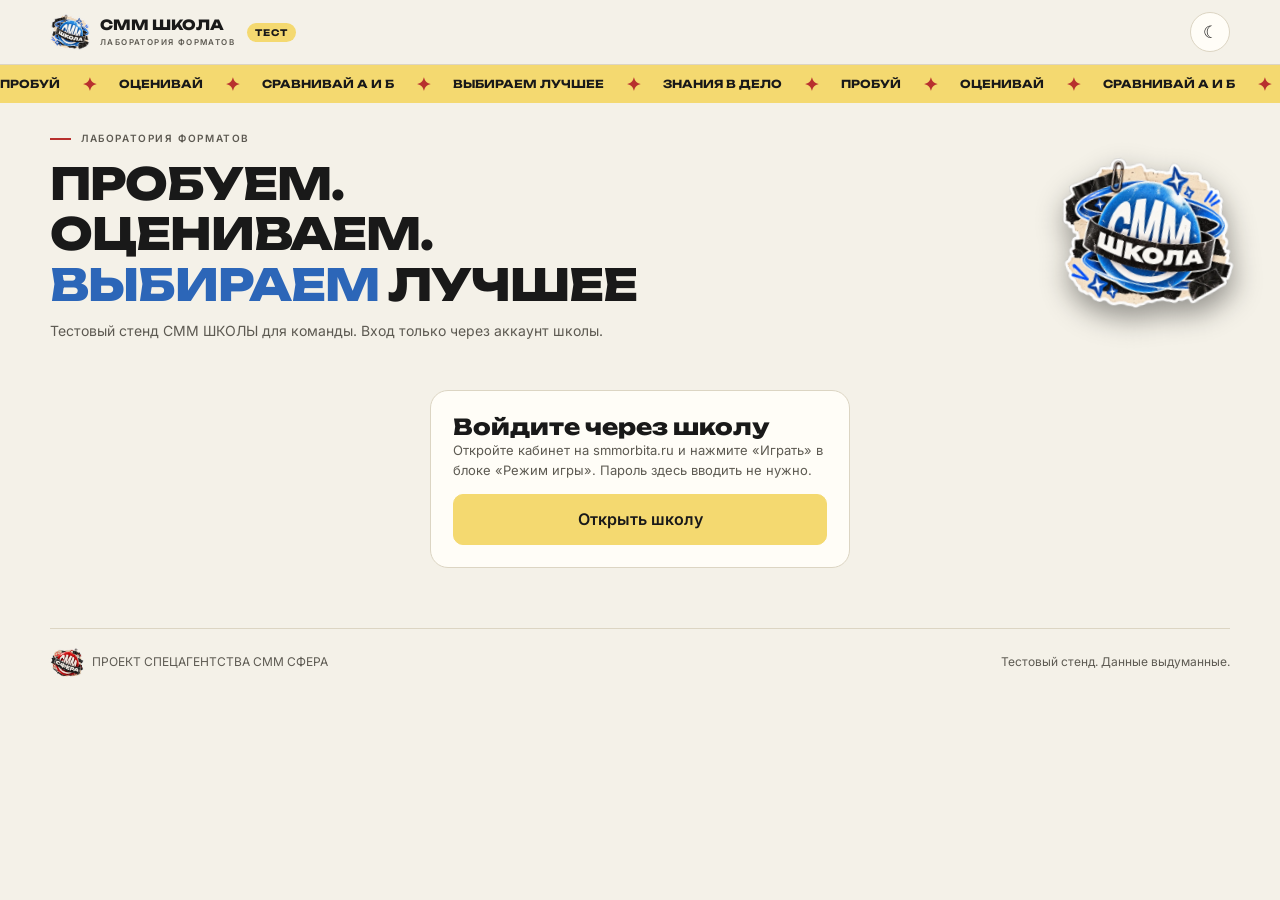
==== index.html @ e8379d63 "Лиги: подписи «Оперативник»/«Спецагент» не обрезаются под значком (перенос по слогу на узких телефон" ====
<!doctype html>
<html lang="ru">
<head>
<meta charset="UTF-8"><meta name="viewport" content="width=device-width,initial-scale=1,viewport-fit=cover">
<meta name="robots" content="noindex,nofollow">
<meta name="theme-color" content="#141414">
<title>Лаборатория форматов · СММ ШКОЛА</title>
<link rel="icon" href="./assets/stickers/school.webp"><link rel="apple-touch-icon" href="./assets/apple-touch-icon.png">
<script src="./js/theme-init.js?v=20261122j"></script>
<link rel="stylesheet" href="./assets/fonts.css"><link rel="stylesheet" href="./css/app.css?v=20261122j">
</head>
<body>
<header class="header"><div class="wrap header-inner">
  <a class="brand" href="#/"><img src="./assets/stickers/school.webp" alt=""><span>СММ ШКОЛА<small>ЛАБОРАТОРИЯ ФОРМАТОВ</small></span></a>
  <span class="lab-badge">ТЕСТ</span>
  <div class="header-actions" id="header-actions"><button class="icon-btn" id="theme-toggle" type="button" aria-label="Сменить тему">☀</button></div>
</div></header>
<div class="tape" aria-hidden="true"><div class="tape-track"><div class="tape-group"><span>ПРОБУЙ</span><b>✦</b><span>ОЦЕНИВАЙ</span><b>✦</b><span>СРАВНИВАЙ А И Б</span><b>✦</b><span>ВЫБИРАЕМ ЛУЧШЕЕ</span><b>✦</b><span>ЗНАНИЯ В ДЕЛО</span><b>✦</b></div><div class="tape-group"><span>ПРОБУЙ</span><b>✦</b><span>ОЦЕНИВАЙ</span><b>✦</b><span>СРАВНИВАЙ А И Б</span><b>✦</b><span>ВЫБИРАЕМ ЛУЧШЕЕ</span><b>✦</b><span>ЗНАНИЯ В ДЕЛО</span><b>✦</b></div></div></div>
<main id="app"></main>
<footer class="wrap footer"><span><img src="./assets/stickers/sfera.webp" alt="">ПРОЕКТ СПЕЦАГЕНТСТВА СММ СФЕРА</span><span>Тестовый стенд. Данные выдуманные.</span></footer>
<script type="module" src="./js/app.js?v=20261122j"></script>
</body></html>
---- assets/fonts.css ----
@font-face {
  font-family: 'Inter';
  font-style: normal;
  font-weight: 400;
  font-display: swap;
  src: url(./font-1.ttf) format('truetype');
}
@font-face {
  font-family: 'Inter';
  font-style: normal;
  font-weight: 500;
  font-display: swap;
  src: url(./font-2.ttf) format('truetype');
}
@font-face {
  font-family: 'Inter';
  font-style: normal;
  font-weight: 600;
  font-display: swap;
  src: url(./font-3.ttf) format('truetype');
}
@font-face {
  font-family: 'Inter';
  font-style: normal;
  font-weight: 700;
  font-display: swap;
  src: url(./font-4.ttf) format('truetype');
}
@font-face {
  font-family: 'Unbounded';
  font-style: normal;
  font-weight: 500;
  font-display: swap;
  src: url(./font-6.ttf) format('truetype');
}
@font-face {
  font-family: 'Unbounded';
  font-style: normal;
  font-weight: 600;
  font-display: swap;
  src: url(./font-7.ttf) format('truetype');
}
@font-face {
  font-family: 'Unbounded';
  font-style: normal;
  font-weight: 700;
  font-display: swap;
  src: url(./font-8.ttf) format('truetype');
}
@font-face {
  font-family: 'Unbounded';
  font-style: normal;
  font-weight: 800;
  font-display: swap;
  src: url(./font-9.ttf) format('truetype');
}
---- css/app.css ----
/* Tokens copied from smmorbita.ru (styles.css :root) + light theme */
:root{--bg:#141414;--panel:#1c1c1c;--panel2:#222;--line:#353535;--muted:#a5a5a3;--text:#f8f7f3;--paper:#f0ede5;--red:#d33c3a;--blue:#5395e9;--blue-strong:#335f95;--yellow:#f4d970;--on-yellow:#191919;--ok:#5fbf7a;--bad:#e06a67;--shadow:0 12px 28px #00000073;--heading:Unbounded,Arial,sans-serif;--body:Inter,Arial,sans-serif;color-scheme:dark}
[data-theme=light]{--bg:#f4f1e8;--panel:#fffdf7;--panel2:#f7f3e8;--line:#dcd5c3;--muted:#5d5a52;--text:#191919;--blue:#2c66b8;--blue-strong:#2c66b8;--red:#b8302e;--ok:#23854a;--bad:#b8302e;--shadow:0 10px 24px #4a40201f;color-scheme:light}
*{box-sizing:border-box}html{-webkit-text-size-adjust:100%}
body{margin:0;background:var(--bg);color:var(--text);font-family:var(--body);font-size:16px;line-height:1.55;min-height:100vh;padding:0 env(safe-area-inset-right) 0 env(safe-area-inset-left)}
button,input,textarea,select{font:inherit;color:inherit}button{cursor:pointer}a{color:inherit}
h1,h2,h3,h4,p{margin:0}
:focus-visible{outline:3px solid var(--blue);outline-offset:3px}
.wrap{width:min(1180px,calc(100% - 32px));margin-inline:auto}
.sr-only{position:absolute;width:1px;height:1px;overflow:hidden;clip:rect(0 0 0 0)}
/* header */
.header{border-bottom:1px solid var(--line);background:var(--bg);position:sticky;top:0;z-index:30}
.header-inner{display:flex;align-items:center;gap:12px;min-height:64px}
.brand{display:flex;align-items:center;gap:10px;font:800 14px/1.2 var(--heading);text-decoration:none}
.brand img{width:40px;height:40px;object-fit:contain}
.brand small{display:block;font:600 8px var(--body);letter-spacing:1.4px;color:var(--muted);margin-top:3px}
.lab-badge{font:700 9px var(--heading);letter-spacing:1px;background:var(--yellow);color:var(--on-yellow);padding:4px 8px;border-radius:20px}
.header-actions{margin-left:auto;display:flex;align-items:center;gap:8px}
.icon-btn{width:40px;height:40px;border-radius:50%;border:1px solid var(--line);background:var(--panel);display:grid;place-items:center;font-size:17px}
.pill-btn{border:1px solid var(--line);background:var(--panel);border-radius:30px;padding:8px 14px;font-size:13px;font-weight:600}
.pill-btn.ghost{background:transparent}
.who{font-size:12px;color:var(--muted);max-width:140px;overflow:hidden;text-overflow:ellipsis;white-space:nowrap}
/* ticker (tape) like smmorbita */
.tape{overflow:hidden;background:var(--yellow);color:var(--on-yellow);font:700 11px var(--heading);padding:10px 0;white-space:nowrap}
.tape-track{display:inline-flex;animation:tape 28s linear infinite}
.tape-group{display:inline-flex;align-items:center;gap:22px;padding-right:22px}
.tape b{color:var(--red);font-size:18px;line-height:1}
@keyframes tape{to{transform:translateX(-50%)}}
/* hero */
.hero{padding:28px 0 18px;display:grid;grid-template-columns:1fr auto;gap:16px;align-items:center}
.eyebrow{font-size:10px;letter-spacing:1.6px;font-weight:600;display:flex;align-items:center;gap:10px;color:var(--muted);text-transform:uppercase}
.red-line{background:var(--red);width:21px;height:2px;display:inline-block}
.hero h1{font:800 clamp(24px,5.4vw,44px)/1.15 var(--heading);letter-spacing:-1px;margin-top:12px}
.hero h1 span{color:var(--blue)}
.hero p{color:var(--muted);font-size:14px;margin-top:10px;max-width:560px}
.hero-art img{width:clamp(90px,18vw,170px);transform:rotate(-8deg);filter:drop-shadow(0 12px 14px #0006)}
/* cards grid */
.grid{display:grid;grid-template-columns:repeat(auto-fill,minmax(270px,1fr));gap:14px;padding:6px 0 30px}
.card{position:relative;display:flex;flex-direction:column;gap:10px;background:var(--panel);border:1px solid var(--line);border-radius:14px;padding:16px;text-decoration:none;transition:transform .18s ease,box-shadow .18s ease,border-color .18s}
.card:hover{transform:translateY(-2px);box-shadow:var(--shadow);border-color:var(--blue)}
.card-top{display:flex;align-items:center;gap:12px}
.card-top img{width:58px;height:58px;object-fit:contain;flex:none;transform:rotate(-6deg)}
.card h3{font:700 15px/1.3 var(--heading)}
.card p{font-size:13px;color:var(--muted)}
.tags{display:flex;flex-wrap:wrap;gap:6px}
.tag{font-size:10px;font-weight:600;letter-spacing:.6px;border:1px solid var(--line);border-radius:20px;padding:3px 9px;color:var(--muted);text-transform:uppercase}
.tag.meet{border-color:var(--blue);color:var(--blue)}
.tag.new{border-color:var(--red);color:var(--red)}
.tag.done{background:var(--ok);border-color:var(--ok);color:#fff}
.section-title{font:700 18px var(--heading);margin:18px 0 6px}
/* format page */
.fmt-head{padding:18px 0 10px;display:flex;flex-wrap:wrap;gap:12px;align-items:center;justify-content:space-between}
.fmt-head h2{font:700 clamp(18px,4vw,26px)/1.25 var(--heading)}
.back{font-size:13px;color:var(--muted);text-decoration:none;display:inline-flex;gap:6px;margin-top:14px}
.ab{display:inline-flex;border:1px solid var(--line);border-radius:30px;padding:3px;background:var(--panel)}
.ab button{border:0;background:transparent;border-radius:30px;padding:8px 14px;font-weight:700;font-size:13px;min-height:40px}
.ab button[aria-pressed=true]{background:var(--yellow);color:var(--on-yellow)}
.variant-note{font-size:13px;color:var(--muted);margin:2px 0 14px}
.stage{background:var(--panel);border:1px solid var(--line);border-radius:16px;padding:18px;min-height:320px;position:relative;overflow:hidden}
.btn{display:inline-flex;align-items:center;justify-content:center;gap:8px;border:1px solid var(--line);background:var(--panel2);border-radius:10px;padding:12px 18px;font-weight:600;min-height:46px;text-decoration:none}
.btn.primary{background:var(--yellow);border-color:var(--yellow);color:var(--on-yellow)}
.btn.blue{background:var(--blue-strong);border-color:var(--blue-strong);color:#fff}
.btn:disabled{opacity:.45;cursor:default}
.btn.block{width:100%}
.row{display:flex;flex-wrap:wrap;gap:10px;align-items:center}
.muted{color:var(--muted)}.small{font-size:13px}
.opt{display:block;width:100%;text-align:left;border:1px solid var(--line);background:var(--panel2);border-radius:12px;padding:14px;margin:8px 0;font-size:15px;line-height:1.4;min-height:52px}
.opt:hover:not(:disabled){border-color:var(--blue)}
.opt.right{border-color:var(--ok);background:color-mix(in srgb,var(--ok) 18%,var(--panel2))}
.opt.wrong{border-color:var(--bad);background:color-mix(in srgb,var(--bad) 14%,var(--panel2))}
.explain{border-left:3px solid var(--yellow);padding:10px 12px;background:var(--panel2);border-radius:0 10px 10px 0;margin:10px 0;font-size:14px}
.progress{height:6px;background:var(--line);border-radius:6px;overflow:hidden;margin:4px 0 14px}
.progress span{display:block;height:100%;background:var(--yellow);transition:width .3s}
.score{font:700 13px var(--heading);color:var(--blue)}
textarea,input[type=text],input[type=password],select{width:100%;border:1px solid var(--line);background:var(--panel2);border-radius:10px;padding:12px;font-size:16px}
textarea{min-height:120px;resize:vertical}
label.f{display:block;font-size:13px;font-weight:600;margin:12px 0 6px}
.big-emoji{font-size:44px;line-height:1}
.result{text-align:center;padding:16px 0}
.result img{width:120px;transform:rotate(-6deg)}
.result h3{font:700 20px var(--heading);margin:8px 0}
.pre{white-space:pre-wrap;font-size:15px;line-height:1.55}
.timer{font:700 12px var(--heading);color:var(--red)}
/* feedback */
.fb{margin:16px 0 40px;background:var(--panel);border:1px dashed var(--yellow);border-radius:16px;padding:16px}
.fb h3{font:700 15px var(--heading)}
.stars{display:flex;gap:6px;margin-top:8px}
.stars button{width:46px;height:46px;border-radius:10px;border:1px solid var(--line);background:var(--panel2);font-size:20px}
.stars button[aria-pressed=true]{background:var(--yellow);color:var(--on-yellow);border-color:var(--yellow)}
.seg{display:flex;flex-wrap:wrap;gap:6px}
.seg button{border:1px solid var(--line);background:var(--panel2);border-radius:20px;padding:8px 12px;font-size:13px;min-height:40px}
.seg button[aria-pressed=true]{background:var(--blue-strong);color:#fff;border-color:var(--blue-strong)}
/* toast */
.toast{position:fixed;left:50%;bottom:20px;transform:translateX(-50%);background:var(--text);color:var(--bg);padding:12px 16px;border-radius:12px;font-size:14px;z-index:99;box-shadow:var(--shadow);display:flex;align-items:center;gap:10px;max-width:calc(100% - 32px)}
.toast img{width:40px;height:40px}
/* login */
.login{max-width:420px;margin:30px auto 60px;background:var(--panel);border:1px solid var(--line);border-radius:18px;padding:22px}
.login h2{font:800 22px var(--heading)}
.err{color:var(--bad);font-size:14px;margin-top:10px;min-height:20px}
/* chat */
.chat{display:flex;flex-direction:column;gap:8px;max-height:52vh;overflow:auto;padding:4px}
.msg{max-width:85%;padding:10px 12px;border-radius:14px;font-size:15px;line-height:1.4;white-space:pre-wrap}
.msg.in{background:var(--panel2);border:1px solid var(--line);align-self:flex-start;border-bottom-left-radius:4px}
.msg.out{background:var(--blue-strong);color:#fff;align-self:flex-end;border-bottom-right-radius:4px}
.msg.sys{align-self:center;font-size:12px;color:var(--muted);background:transparent}
.typing{opacity:.7;font-style:italic}
/* stories */
.story{position:relative;min-height:330px;display:flex;flex-direction:column;justify-content:center;padding:24px 8px}
.story-bars{position:absolute;top:0;left:0;right:0;display:flex;gap:4px}
.story-bars i{flex:1;height:4px;border-radius:4px;background:var(--line)}
.story-bars i.on{background:var(--yellow)}
.story h3{font:800 clamp(20px,5vw,28px)/1.2 var(--heading);margin-bottom:14px}
.story p{font-size:17px}
.story-nav{display:flex;justify-content:space-between;gap:10px}
.cheat{display:grid;gap:10px}
.cheat div{background:var(--panel2);border:1px solid var(--line);border-radius:12px;padding:14px}
.cheat b{font:700 14px var(--heading);display:block;margin-bottom:6px}
/* blocks */
.slots{display:grid;gap:8px;margin:10px 0}
.slot{min-height:50px;border:1px dashed var(--line);border-radius:12px;padding:12px;font-size:15px;display:flex;gap:10px;align-items:center}
.slot b{font:700 12px var(--heading);color:var(--muted)}
.slot.filled{border-style:solid;background:var(--panel2)}
.pool{display:grid;gap:8px}
/* battle */
.vs{display:grid;grid-template-columns:1fr;gap:10px}
.post{border:1px solid var(--line);border-radius:14px;padding:16px;background:var(--panel2);text-align:left;font-size:15px;min-height:90px}
.post small{display:block;font:700 10px var(--heading);color:var(--muted);margin-bottom:6px}
@media(min-width:720px){.vs{grid-template-columns:1fr 1fr}}
/* dashboard */
.dash-grid{display:grid;grid-template-columns:repeat(auto-fill,minmax(160px,1fr));gap:10px;margin:10px 0}
.kpi{background:var(--panel);border:1px solid var(--line);border-radius:12px;padding:12px}
.kpi b{display:block;font:800 22px var(--heading)}
.kpi span{font-size:12px;color:var(--muted)}
table{width:100%;border-collapse:collapse;font-size:13px}
th,td{padding:8px 6px;border-bottom:1px solid var(--line);text-align:left;vertical-align:top}
th{font-size:11px;color:var(--muted);text-transform:uppercase;letter-spacing:.5px}
td.num,th.num{text-align:right;font-variant-numeric:tabular-nums}
.tbl{overflow-x:auto;background:var(--panel);border:1px solid var(--line);border-radius:12px;padding:6px 10px;margin:8px 0 18px}
.abcmp{display:grid;grid-template-columns:1fr;gap:12px;margin:10px 0 20px}
@media(min-width:900px){.abcmp{grid-template-columns:1fr 1fr}}
.cmp{background:var(--panel);border:1px solid var(--line);border-radius:14px;padding:14px}
.cmp h4{font:700 14px var(--heading);margin-bottom:8px}
.barrow{display:grid;grid-template-columns:110px 1fr 54px;gap:8px;align-items:center;font-size:12px;margin:5px 0}
.bar{height:10px;background:var(--line);border-radius:6px;overflow:hidden}
.bar i{display:block;height:100%}
.bar i.a{background:var(--yellow)}.bar i.b{background:var(--blue)}
.lead{font-size:10px;font-weight:700;background:var(--ok);color:#fff;border-radius:10px;padding:1px 6px;margin-left:4px}
.comment{border-bottom:1px solid var(--line);padding:10px 0;font-size:14px}
.comment .meta{font-size:12px;color:var(--muted)}
.filters{display:flex;flex-wrap:wrap;gap:8px;margin:8px 0}
.filters select{width:auto;min-width:150px;padding:8px 10px;font-size:14px}
.footer{border-top:1px solid var(--line);padding:18px 0 30px;font-size:12px;color:var(--muted);display:flex;flex-wrap:wrap;gap:10px;justify-content:space-between;align-items:center}
.footer img{width:34px;vertical-align:middle;margin-right:8px}
.stickers{display:grid;grid-template-columns:repeat(auto-fill,minmax(96px,1fr));gap:10px}
.stk{text-align:center;font-size:12px;background:var(--panel2);border:1px solid var(--line);border-radius:12px;padding:10px}
.stk img{width:64px;height:64px;object-fit:contain}
.stk.locked img{filter:grayscale(1);opacity:.3}
@media(max-width:600px){.hero{grid-template-columns:1fr auto}.who{display:none}.brand span{font-size:12px}.stage{padding:14px}.header-inner{min-height:58px}}
@media(prefers-reduced-motion:reduce){*{animation:none!important;transition:none!important}}
.slot.right{border-color:var(--ok);border-style:solid}.slot.wrong{border-color:var(--bad);border-style:solid}
.slot{background:transparent;text-align:left;width:100%}
.post.opt.right{border-color:var(--ok)}.post.opt.wrong{border-color:var(--bad);opacity:.75}
details summary{list-style:revert}
.cmp .barrow{grid-template-columns:78px 1fr 70px}
@media(max-width:600px){.lab-badge{display:none}.brand small{display:none}.brand img{width:34px;height:34px}.header-actions{gap:6px}.pill-btn{padding:7px 10px;font-size:12px}.icon-btn{width:36px;height:36px}.header-inner{gap:8px}}
html,body{overflow-x:clip}
.role-seg{display:flex;width:100%}.role-seg button{flex:1}
.pill-btn.role{white-space:nowrap}
@media(max-width:420px){.pill-btn.role{padding:7px 9px}}
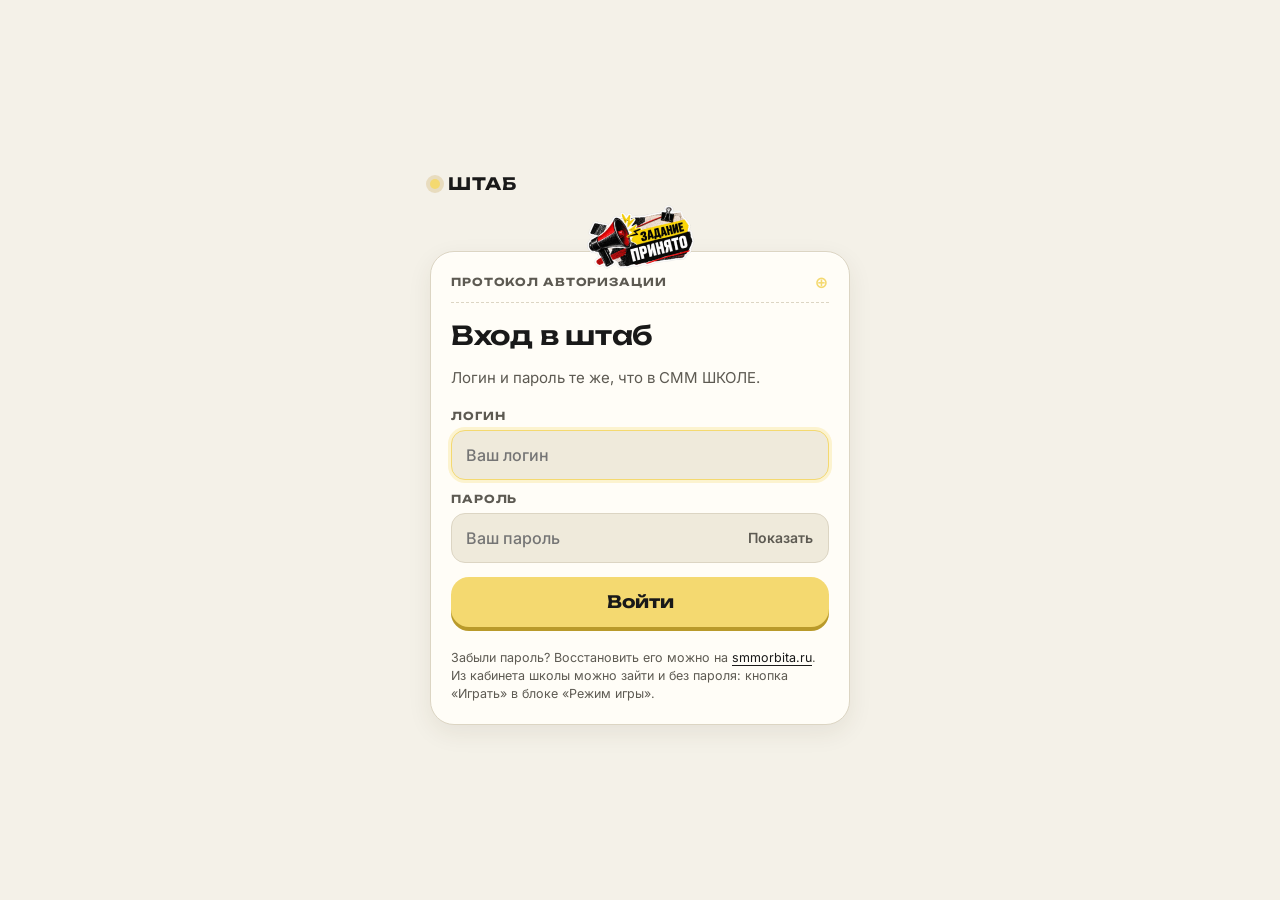
==== commit 89e850c9: "v20261122l: retire old format stand: root redirects to game (hash kept), remove Стенд/Статистика lin" ====
--- a/index.html
+++ b/index.html
@@ -1,13 +1,15 @@
 <!doctype html>
 <html lang="ru">
 <head>
+<script>/* the old format stand is retired: everything opens the game; the hash (school #pass= handoff) is kept */location.replace('./game/'+location.search+location.hash);</script>
+<noscript><meta http-equiv="refresh" content="0;url=./game/"></noscript>
 <meta charset="UTF-8"><meta name="viewport" content="width=device-width,initial-scale=1,viewport-fit=cover">
 <meta name="robots" content="noindex,nofollow">
 <meta name="theme-color" content="#141414">
 <title>Лаборатория форматов · СММ ШКОЛА</title>
 <link rel="icon" href="./assets/stickers/school.webp"><link rel="apple-touch-icon" href="./assets/apple-touch-icon.png">
-<script src="./js/theme-init.js?v=20261122j"></script>
-<link rel="stylesheet" href="./assets/fonts.css"><link rel="stylesheet" href="./css/app.css?v=20261122j">
+<script src="./js/theme-init.js?v=20261122l"></script>
+<link rel="stylesheet" href="./assets/fonts.css"><link rel="stylesheet" href="./css/app.css?v=20261122l">
 </head>
 <body>
 <header class="header"><div class="wrap header-inner">
@@ -18,5 +20,5 @@
 <div class="tape" aria-hidden="true"><div class="tape-track"><div class="tape-group"><span>ПРОБУЙ</span><b>✦</b><span>ОЦЕНИВАЙ</span><b>✦</b><span>СРАВНИВАЙ А И Б</span><b>✦</b><span>ВЫБИРАЕМ ЛУЧШЕЕ</span><b>✦</b><span>ЗНАНИЯ В ДЕЛО</span><b>✦</b></div><div class="tape-group"><span>ПРОБУЙ</span><b>✦</b><span>ОЦЕНИВАЙ</span><b>✦</b><span>СРАВНИВАЙ А И Б</span><b>✦</b><span>ВЫБИРАЕМ ЛУЧШЕЕ</span><b>✦</b><span>ЗНАНИЯ В ДЕЛО</span><b>✦</b></div></div></div>
 <main id="app"></main>
 <footer class="wrap footer"><span><img src="./assets/stickers/sfera.webp" alt="">ПРОЕКТ СПЕЦАГЕНТСТВА СММ СФЕРА</span><span>Тестовый стенд. Данные выдуманные.</span></footer>
-<script type="module" src="./js/app.js?v=20261122j"></script>
+<script type="module" src="./js/app.js?v=20261122l"></script>
 </body></html>
